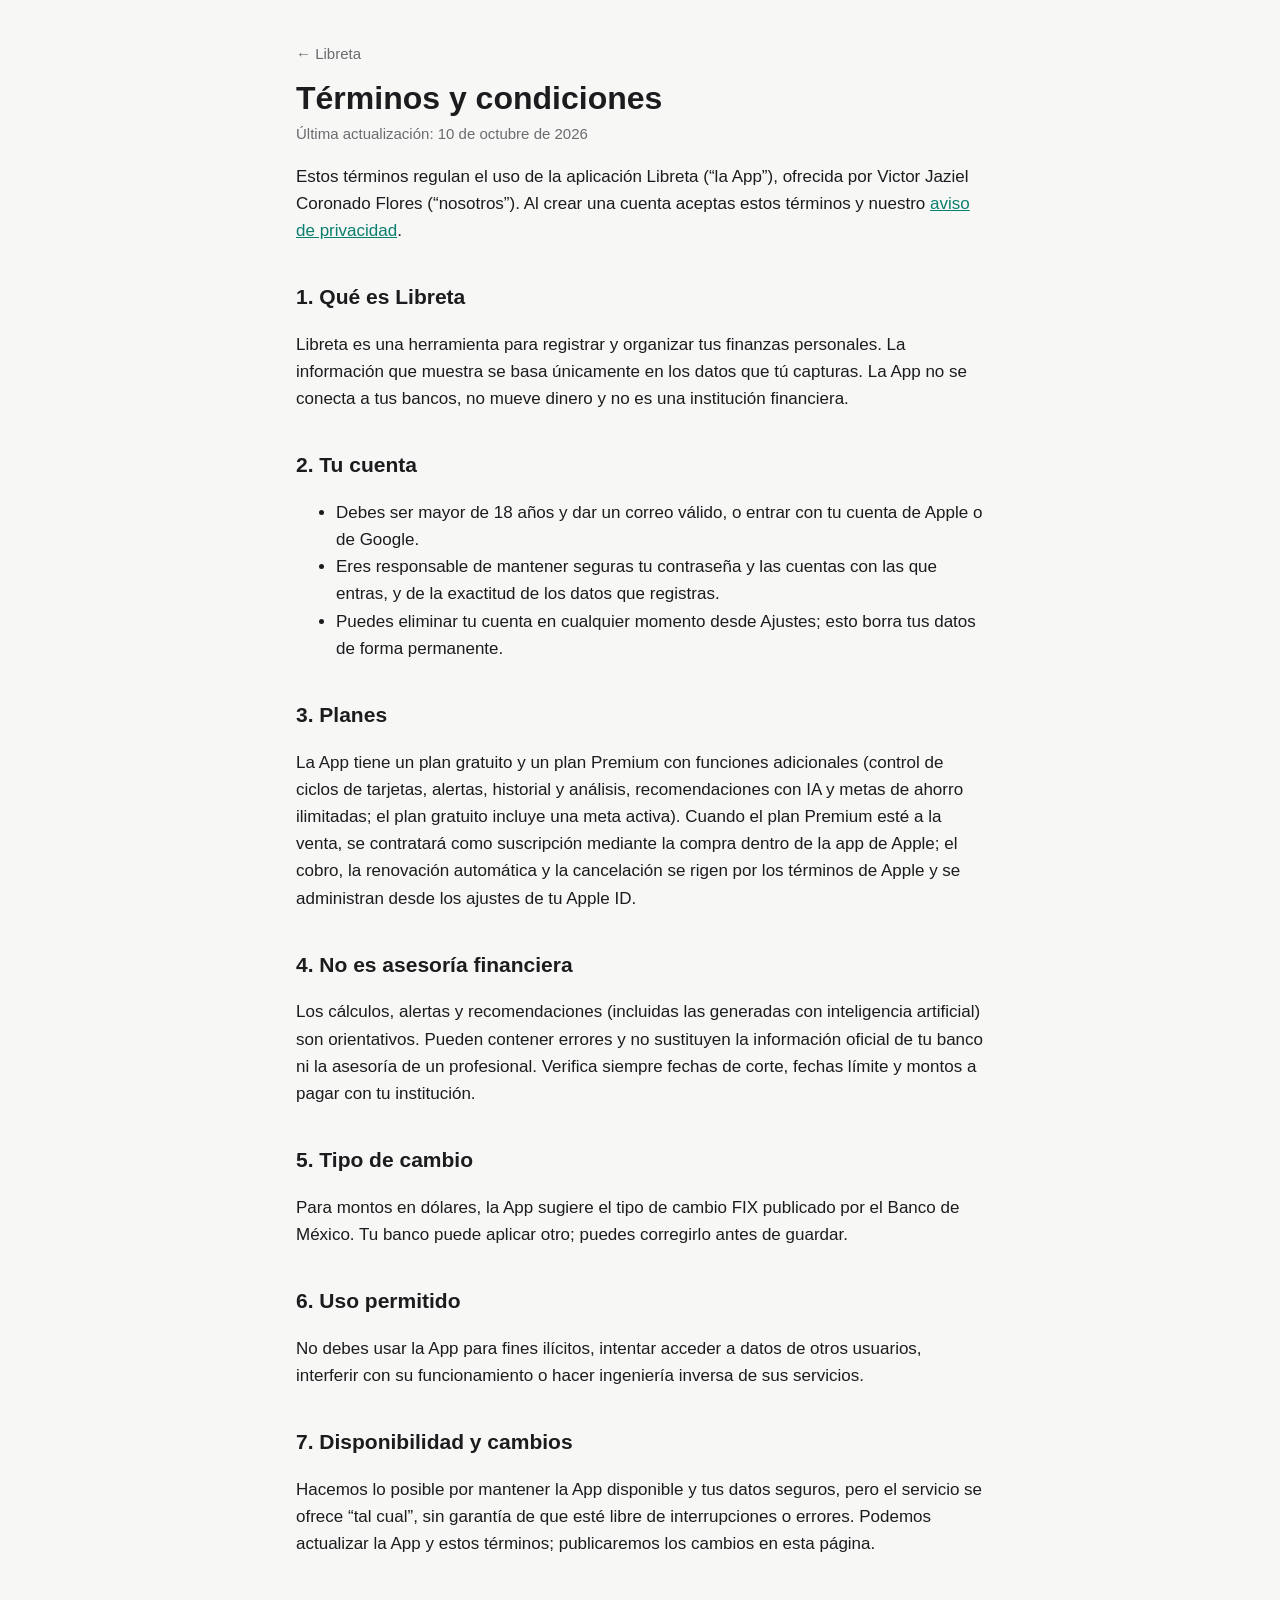
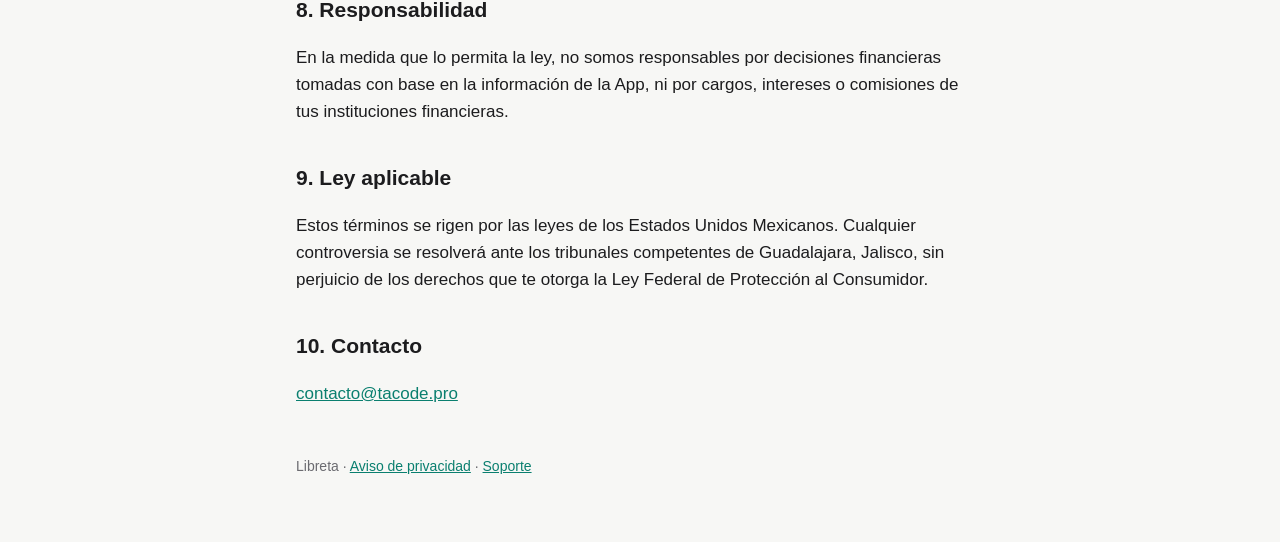
==== terminos/index.html @ 13e993bf "Agrega metas de ahorro al aviso de privacidad y a los términos (Libreta 1.2) Co-Authored-By: Claude " ====
<!doctype html>
<html lang="es-MX">
<head>
  <meta charset="utf-8">
  <meta name="viewport" content="width=device-width, initial-scale=1">
  <title>Términos y condiciones · Libreta</title>
  <link rel="stylesheet" href="../style.css">
</head>
<body>
<main>
  <header><a href="../">← Libreta</a></header>
  <h1>Términos y condiciones</h1>
  <p class="updated">Última actualización: 10 de octubre de 2026</p>

  <p>Estos términos regulan el uso de la aplicación Libreta (“la App”), ofrecida por Victor Jaziel Coronado Flores (“nosotros”). Al crear una cuenta aceptas estos términos y nuestro <a href="../privacidad/">aviso de privacidad</a>.</p>

  <h2>1. Qué es Libreta</h2>
  <p>Libreta es una herramienta para registrar y organizar tus finanzas personales. La información que muestra se basa únicamente en los datos que tú capturas. La App no se conecta a tus bancos, no mueve dinero y no es una institución financiera.</p>

  <h2>2. Tu cuenta</h2>
  <ul>
    <li>Debes ser mayor de 18 años y dar un correo válido, o entrar con tu cuenta de Apple o de Google.</li>
    <li>Eres responsable de mantener seguras tu contraseña y las cuentas con las que entras, y de la exactitud de los datos que registras.</li>
    <li>Puedes eliminar tu cuenta en cualquier momento desde Ajustes; esto borra tus datos de forma permanente.</li>
  </ul>

  <h2>3. Planes</h2>
  <p>La App tiene un plan gratuito y un plan Premium con funciones adicionales (control de ciclos de tarjetas, alertas, historial y análisis, recomendaciones con IA y metas de ahorro ilimitadas; el plan gratuito incluye una meta activa). Cuando el plan Premium esté a la venta, se contratará como suscripción mediante la compra dentro de la app de Apple; el cobro, la renovación automática y la cancelación se rigen por los términos de Apple y se administran desde los ajustes de tu Apple ID.</p>

  <h2>4. No es asesoría financiera</h2>
  <p>Los cálculos, alertas y recomendaciones (incluidas las generadas con inteligencia artificial) son orientativos. Pueden contener errores y no sustituyen la información oficial de tu banco ni la asesoría de un profesional. Verifica siempre fechas de corte, fechas límite y montos a pagar con tu institución.</p>

  <h2>5. Tipo de cambio</h2>
  <p>Para montos en dólares, la App sugiere el tipo de cambio FIX publicado por el Banco de México. Tu banco puede aplicar otro; puedes corregirlo antes de guardar.</p>

  <h2>6. Uso permitido</h2>
  <p>No debes usar la App para fines ilícitos, intentar acceder a datos de otros usuarios, interferir con su funcionamiento o hacer ingeniería inversa de sus servicios.</p>

  <h2>7. Disponibilidad y cambios</h2>
  <p>Hacemos lo posible por mantener la App disponible y tus datos seguros, pero el servicio se ofrece “tal cual”, sin garantía de que esté libre de interrupciones o errores. Podemos actualizar la App y estos términos; publicaremos los cambios en esta página.</p>

  <h2>8. Responsabilidad</h2>
  <p>En la medida que lo permita la ley, no somos responsables por decisiones financieras tomadas con base en la información de la App, ni por cargos, intereses o comisiones de tus instituciones financieras.</p>

  <h2>9. Ley aplicable</h2>
  <p>Estos términos se rigen por las leyes de los Estados Unidos Mexicanos. Cualquier controversia se resolverá ante los tribunales competentes de Guadalajara, Jalisco, sin perjuicio de los derechos que te otorga la Ley Federal de Protección al Consumidor.</p>

  <h2>10. Contacto</h2>
  <p><a href="mailto:contacto@tacode.pro">contacto@tacode.pro</a></p>

  <footer>Libreta · <a href="../privacidad/">Aviso de privacidad</a> · <a href="../soporte/">Soporte</a></footer>
</main>
</body>
</html>
---- style.css ----
:root {
  --bg: #f7f7f5;
  --surface: #ffffff;
  --text: #1c1c1e;
  --muted: #6b6b70;
  --accent: #0a7f6f;
  --border: #e3e3e0;
  --todo-bg: #fff4d6;
  --todo-text: #7a5600;
}

@media (prefers-color-scheme: dark) {
  :root {
    --bg: #111113;
    --surface: #1c1c1e;
    --text: #f2f2f2;
    --muted: #a1a1a6;
    --accent: #4fd1bd;
    --border: #2f2f33;
    --todo-bg: #3a2e0a;
    --todo-text: #ffd774;
  }
}

* { box-sizing: border-box; }

body {
  margin: 0;
  background: var(--bg);
  color: var(--text);
  font: 17px/1.6 -apple-system, BlinkMacSystemFont, "Segoe UI", Roboto, sans-serif;
}

main {
  max-width: 720px;
  margin: 0 auto;
  padding: 40px 16px 64px;
}

header a { color: var(--muted); text-decoration: none; font-size: 15px; }
h1 { font-size: 32px; line-height: 1.2; margin: 12px 0 4px; }
h2 { font-size: 21px; margin: 36px 0 8px; }
p, li { color: var(--text); }
.updated { color: var(--muted); font-size: 15px; margin-top: 0; }
a { color: var(--accent); }

.card {
  background: var(--surface);
  border: 1px solid var(--border);
  border-radius: 14px;
  padding: 4px 20px;
  margin: 16px 0;
}

table { width: 100%; border-collapse: collapse; font-size: 15px; }
th, td { text-align: left; padding: 10px 8px; border-bottom: 1px solid var(--border); vertical-align: top; }
th { color: var(--muted); font-weight: 600; }

/* Campos que el responsable debe completar antes de publicar. */
.todo {
  background: var(--todo-bg);
  color: var(--todo-text);
  border-radius: 4px;
  padding: 0 4px;
  font-weight: 600;
}

footer { margin-top: 48px; color: var(--muted); font-size: 14px; }
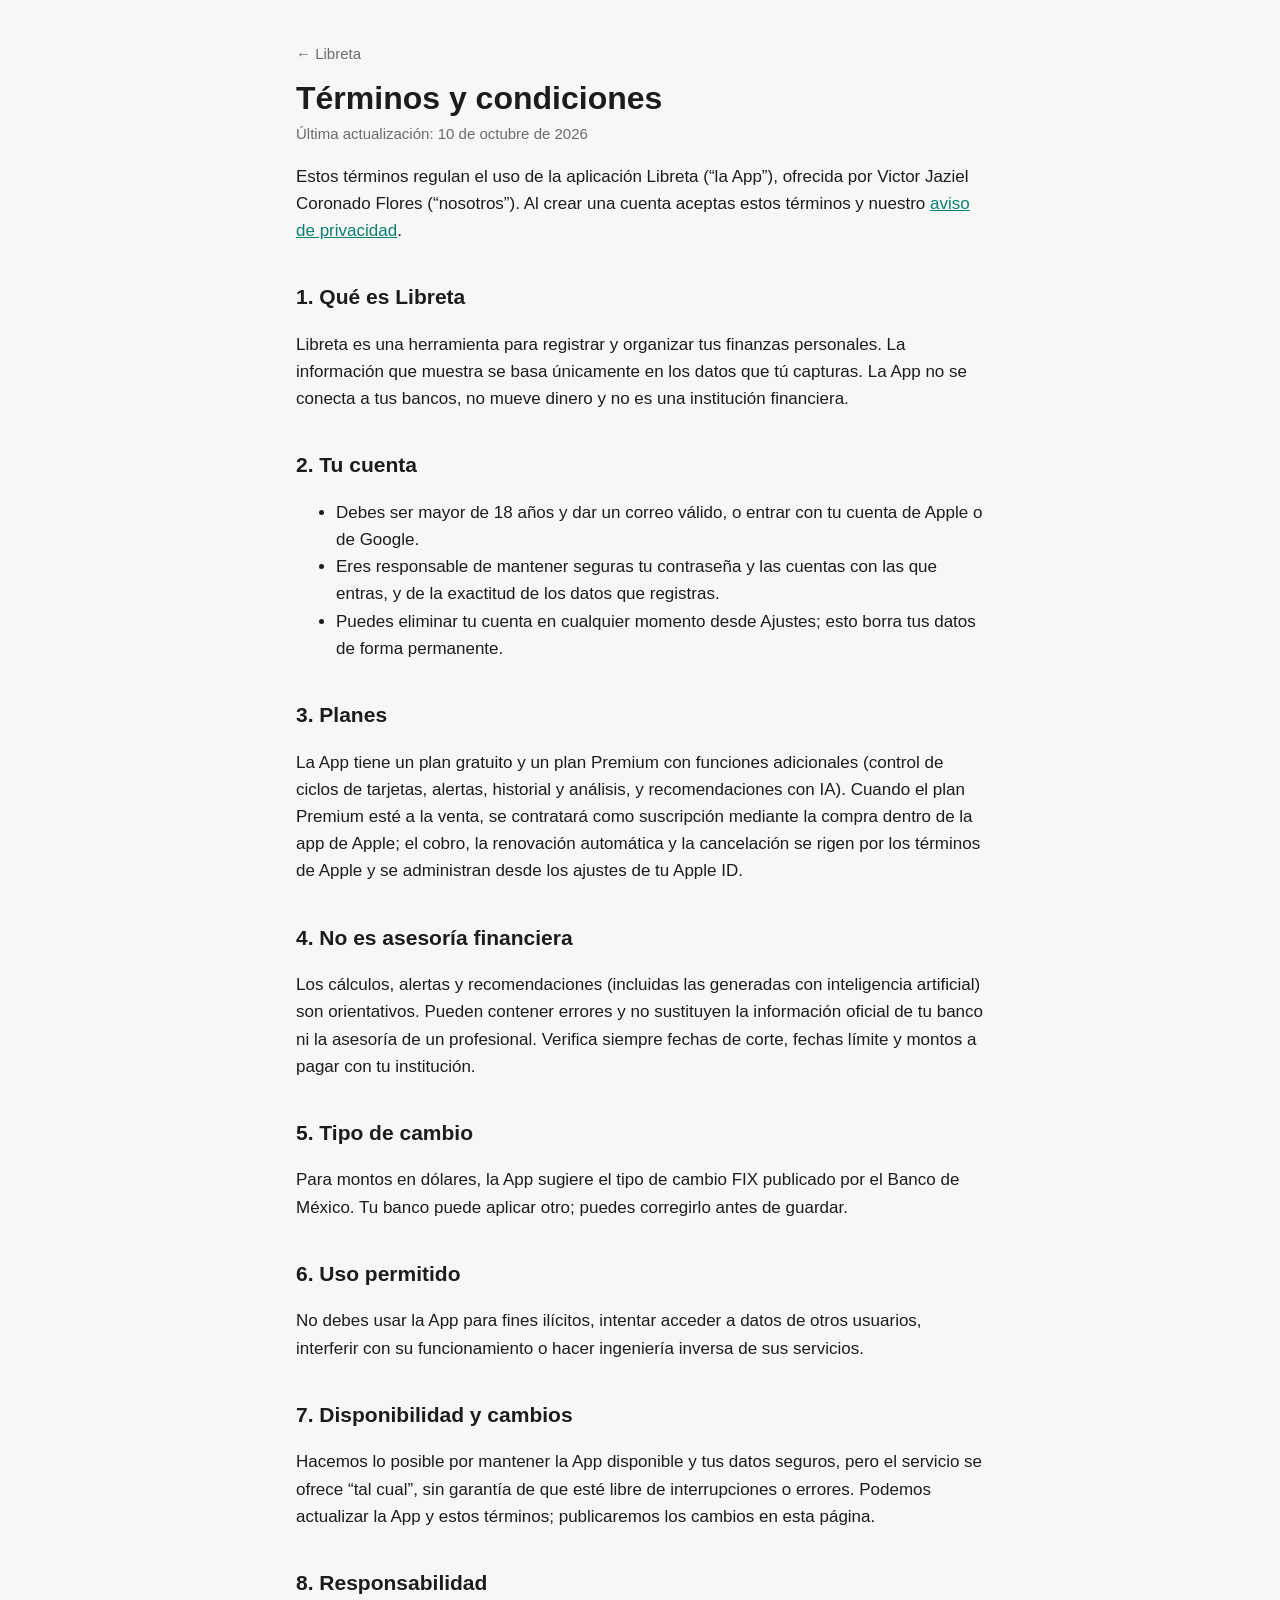
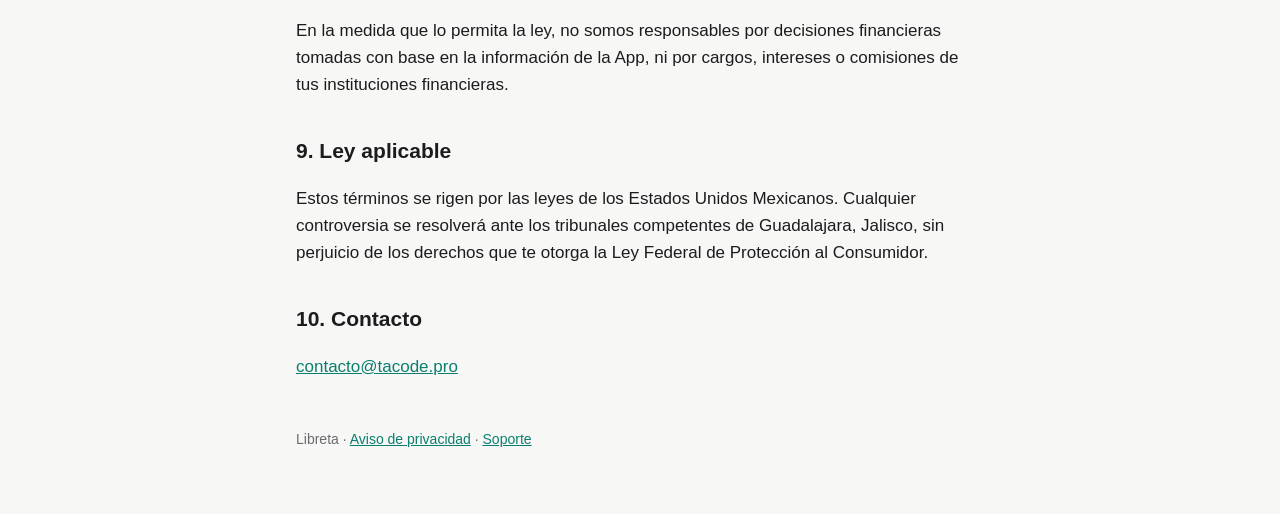
==== commit 545a789b: "Actualiza la fecha del aviso de privacidad y los términos (Libreta 1.1) Co-Authored-By: Claude Opus " ====
--- a/terminos/index.html
+++ b/terminos/index.html
@@ -25,7 +25,7 @@
   </ul>
 
   <h2>3. Planes</h2>
-  <p>La App tiene un plan gratuito y un plan Premium con funciones adicionales (control de ciclos de tarjetas, alertas, historial y análisis, recomendaciones con IA y metas de ahorro ilimitadas; el plan gratuito incluye una meta activa). Cuando el plan Premium esté a la venta, se contratará como suscripción mediante la compra dentro de la app de Apple; el cobro, la renovación automática y la cancelación se rigen por los términos de Apple y se administran desde los ajustes de tu Apple ID.</p>
+  <p>La App tiene un plan gratuito y un plan Premium con funciones adicionales (control de ciclos de tarjetas, alertas, historial y análisis, y recomendaciones con IA). Cuando el plan Premium esté a la venta, se contratará como suscripción mediante la compra dentro de la app de Apple; el cobro, la renovación automática y la cancelación se rigen por los términos de Apple y se administran desde los ajustes de tu Apple ID.</p>
 
   <h2>4. No es asesoría financiera</h2>
   <p>Los cálculos, alertas y recomendaciones (incluidas las generadas con inteligencia artificial) son orientativos. Pueden contener errores y no sustituyen la información oficial de tu banco ni la asesoría de un profesional. Verifica siempre fechas de corte, fechas límite y montos a pagar con tu institución.</p>
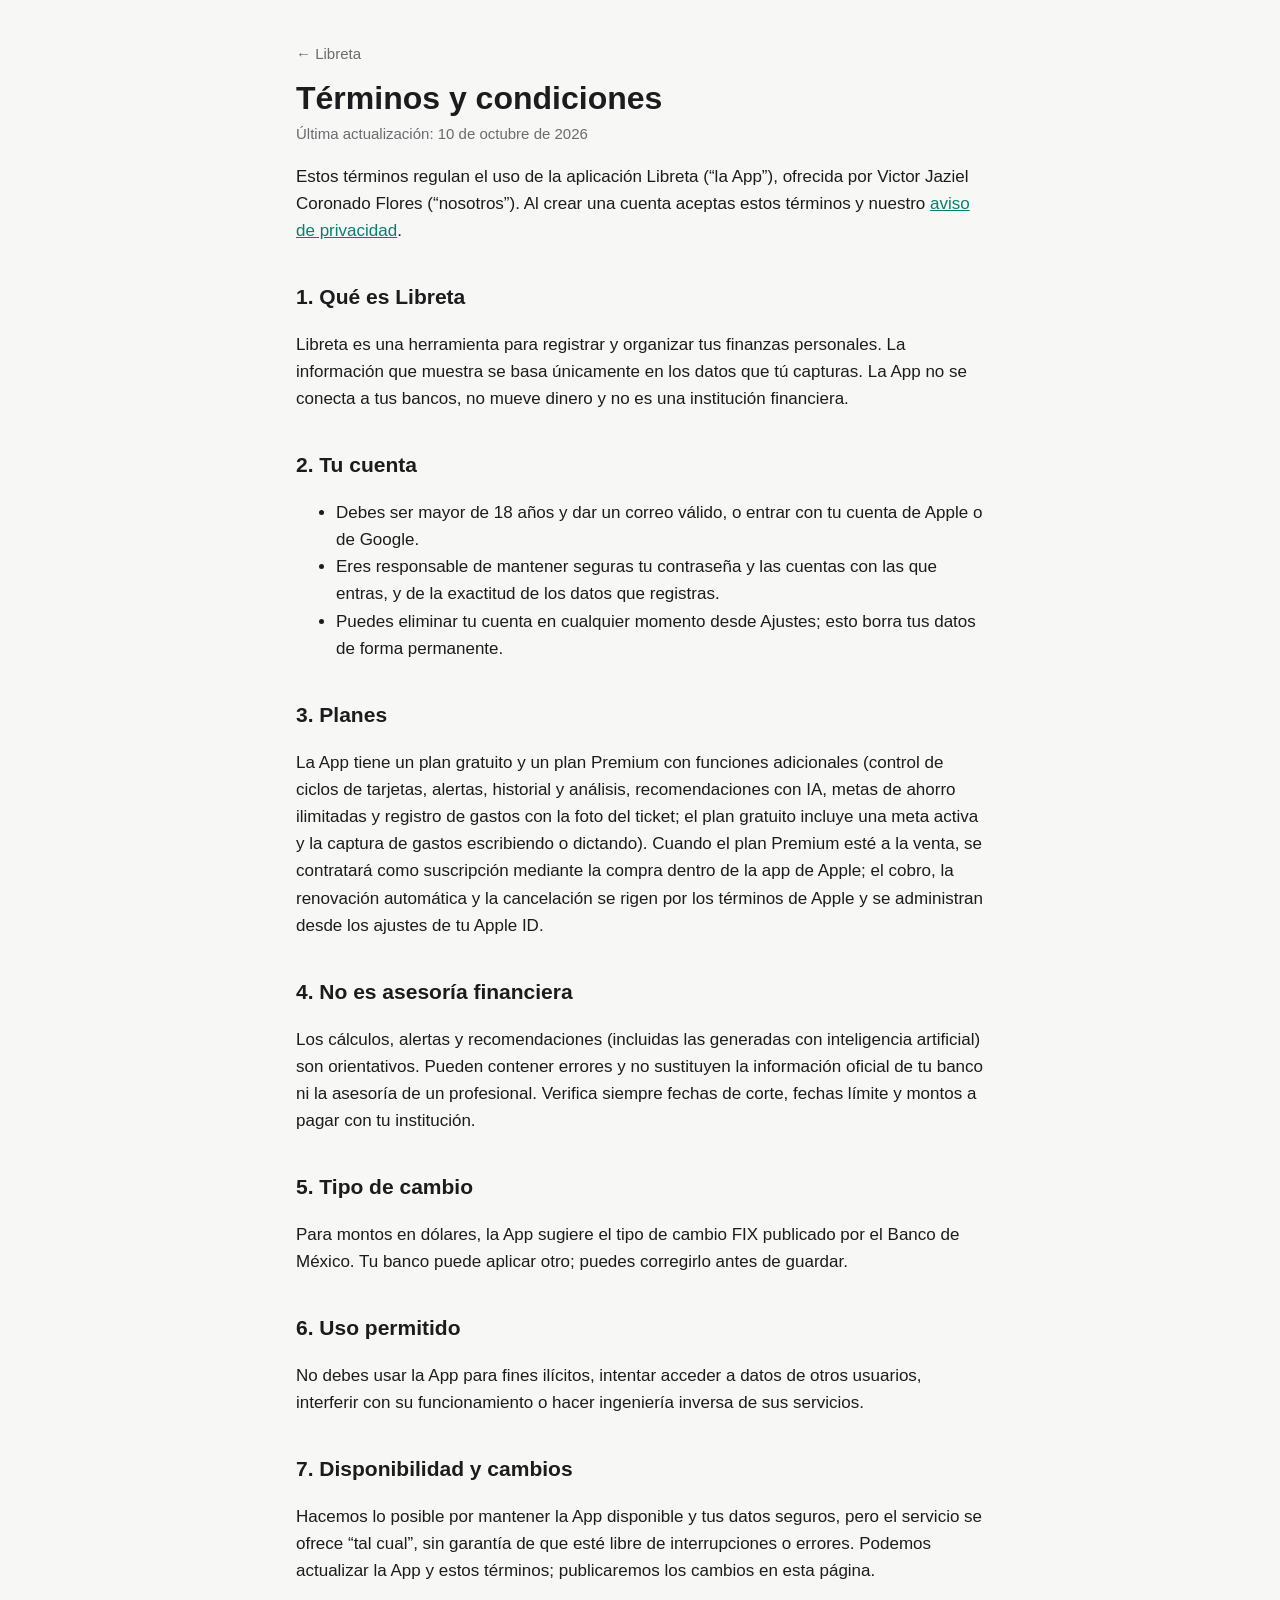
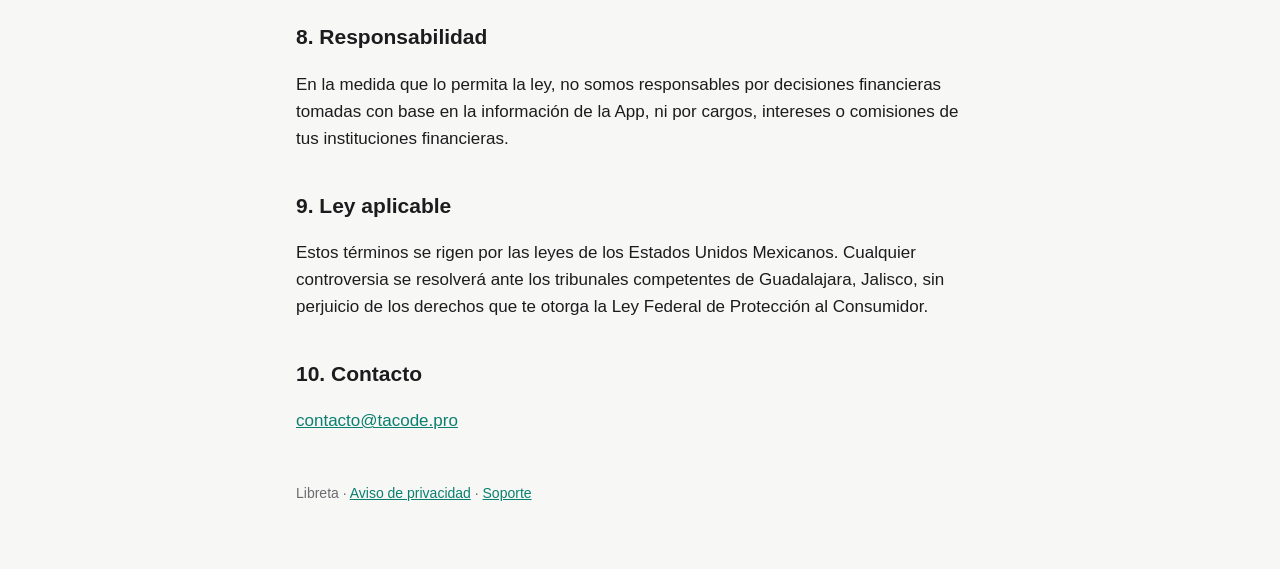
==== commit 028261ef: "Agrega la captura inteligente al aviso de privacidad y a los términos (Libreta 1.2) Co-Authored-By: " ====
--- a/terminos/index.html
+++ b/terminos/index.html
@@ -25,7 +25,7 @@
   </ul>
 
   <h2>3. Planes</h2>
-  <p>La App tiene un plan gratuito y un plan Premium con funciones adicionales (control de ciclos de tarjetas, alertas, historial y análisis, y recomendaciones con IA). Cuando el plan Premium esté a la venta, se contratará como suscripción mediante la compra dentro de la app de Apple; el cobro, la renovación automática y la cancelación se rigen por los términos de Apple y se administran desde los ajustes de tu Apple ID.</p>
+  <p>La App tiene un plan gratuito y un plan Premium con funciones adicionales (control de ciclos de tarjetas, alertas, historial y análisis, recomendaciones con IA, metas de ahorro ilimitadas y registro de gastos con la foto del ticket; el plan gratuito incluye una meta activa y la captura de gastos escribiendo o dictando). Cuando el plan Premium esté a la venta, se contratará como suscripción mediante la compra dentro de la app de Apple; el cobro, la renovación automática y la cancelación se rigen por los términos de Apple y se administran desde los ajustes de tu Apple ID.</p>
 
   <h2>4. No es asesoría financiera</h2>
   <p>Los cálculos, alertas y recomendaciones (incluidas las generadas con inteligencia artificial) son orientativos. Pueden contener errores y no sustituyen la información oficial de tu banco ni la asesoría de un profesional. Verifica siempre fechas de corte, fechas límite y montos a pagar con tu institución.</p>
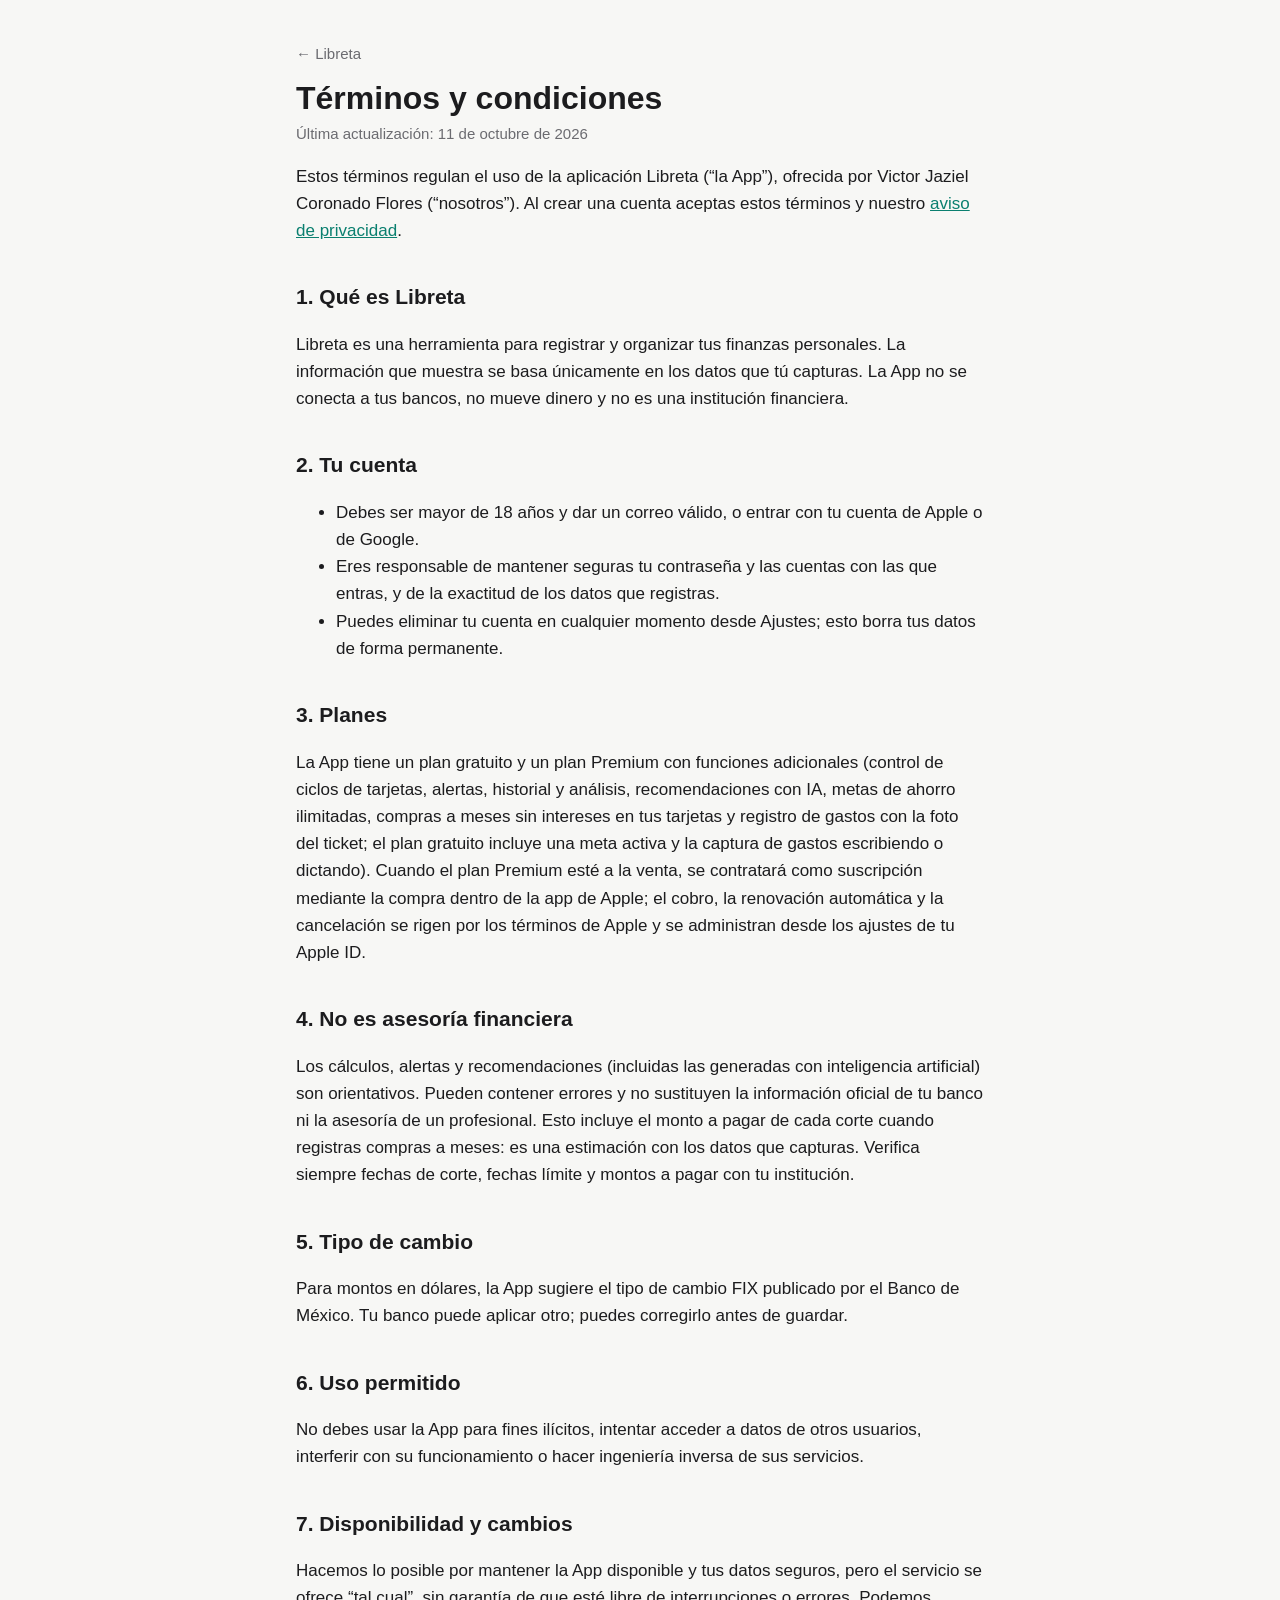
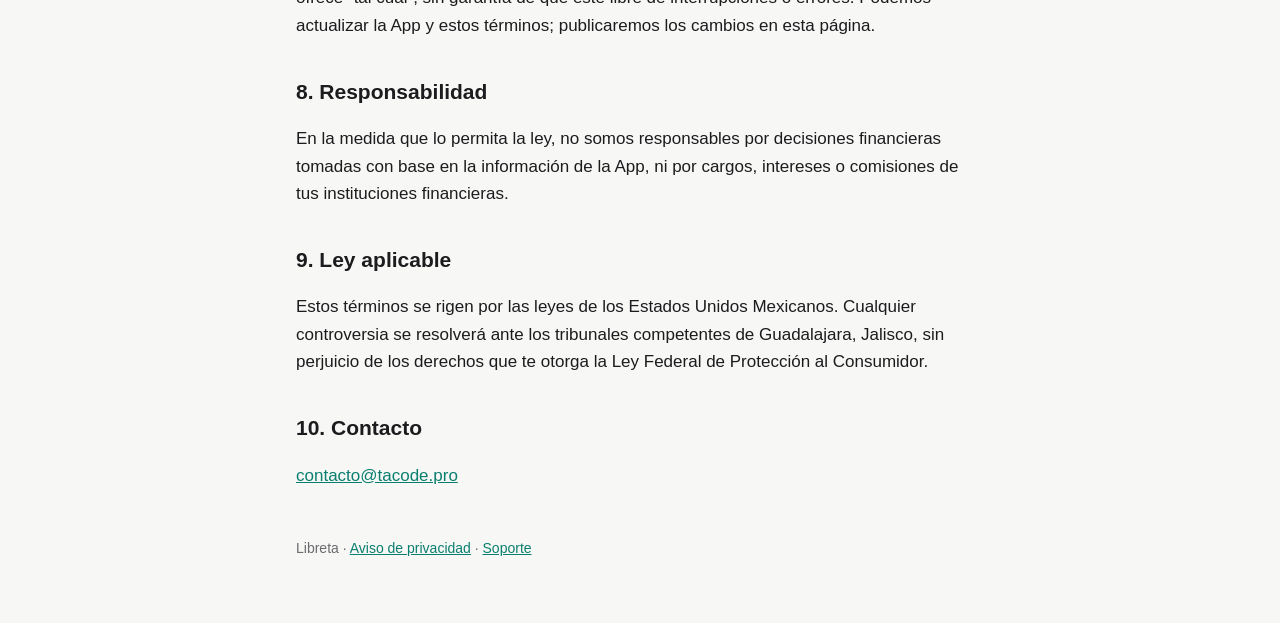
==== commit 8ea39475: "Agrega compras a meses y el registro de celebraciones (Libreta 1.2) - Privacidad: compras a meses en" ====
--- a/terminos/index.html
+++ b/terminos/index.html
@@ -10,7 +10,7 @@
 <main>
   <header><a href="../">← Libreta</a></header>
   <h1>Términos y condiciones</h1>
-  <p class="updated">Última actualización: 10 de octubre de 2026</p>
+  <p class="updated">Última actualización: 11 de octubre de 2026</p>
 
   <p>Estos términos regulan el uso de la aplicación Libreta (“la App”), ofrecida por Victor Jaziel Coronado Flores (“nosotros”). Al crear una cuenta aceptas estos términos y nuestro <a href="../privacidad/">aviso de privacidad</a>.</p>
 
@@ -25,10 +25,10 @@
   </ul>
 
   <h2>3. Planes</h2>
-  <p>La App tiene un plan gratuito y un plan Premium con funciones adicionales (control de ciclos de tarjetas, alertas, historial y análisis, recomendaciones con IA, metas de ahorro ilimitadas y registro de gastos con la foto del ticket; el plan gratuito incluye una meta activa y la captura de gastos escribiendo o dictando). Cuando el plan Premium esté a la venta, se contratará como suscripción mediante la compra dentro de la app de Apple; el cobro, la renovación automática y la cancelación se rigen por los términos de Apple y se administran desde los ajustes de tu Apple ID.</p>
+  <p>La App tiene un plan gratuito y un plan Premium con funciones adicionales (control de ciclos de tarjetas, alertas, historial y análisis, recomendaciones con IA, metas de ahorro ilimitadas, compras a meses sin intereses en tus tarjetas y registro de gastos con la foto del ticket; el plan gratuito incluye una meta activa y la captura de gastos escribiendo o dictando). Cuando el plan Premium esté a la venta, se contratará como suscripción mediante la compra dentro de la app de Apple; el cobro, la renovación automática y la cancelación se rigen por los términos de Apple y se administran desde los ajustes de tu Apple ID.</p>
 
   <h2>4. No es asesoría financiera</h2>
-  <p>Los cálculos, alertas y recomendaciones (incluidas las generadas con inteligencia artificial) son orientativos. Pueden contener errores y no sustituyen la información oficial de tu banco ni la asesoría de un profesional. Verifica siempre fechas de corte, fechas límite y montos a pagar con tu institución.</p>
+  <p>Los cálculos, alertas y recomendaciones (incluidas las generadas con inteligencia artificial) son orientativos. Pueden contener errores y no sustituyen la información oficial de tu banco ni la asesoría de un profesional. Esto incluye el monto a pagar de cada corte cuando registras compras a meses: es una estimación con los datos que capturas. Verifica siempre fechas de corte, fechas límite y montos a pagar con tu institución.</p>
 
   <h2>5. Tipo de cambio</h2>
   <p>Para montos en dólares, la App sugiere el tipo de cambio FIX publicado por el Banco de México. Tu banco puede aplicar otro; puedes corregirlo antes de guardar.</p>
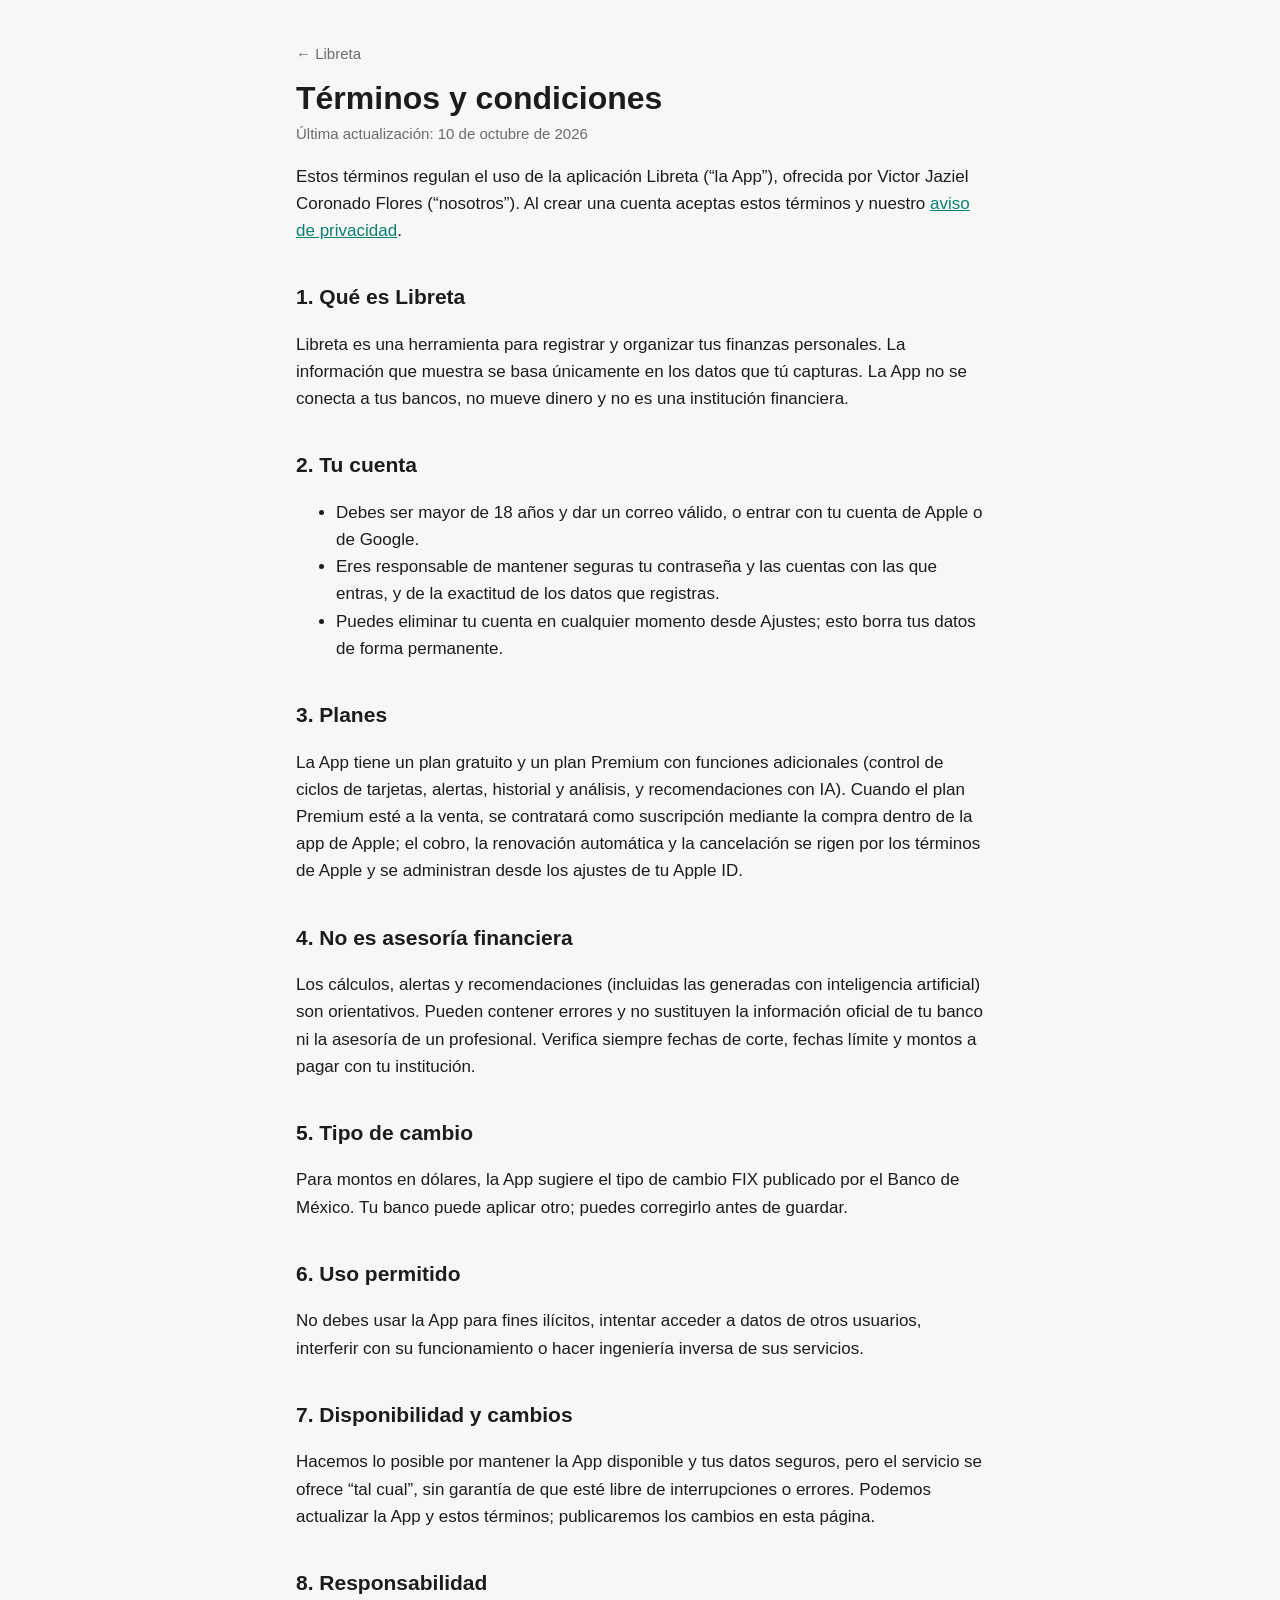
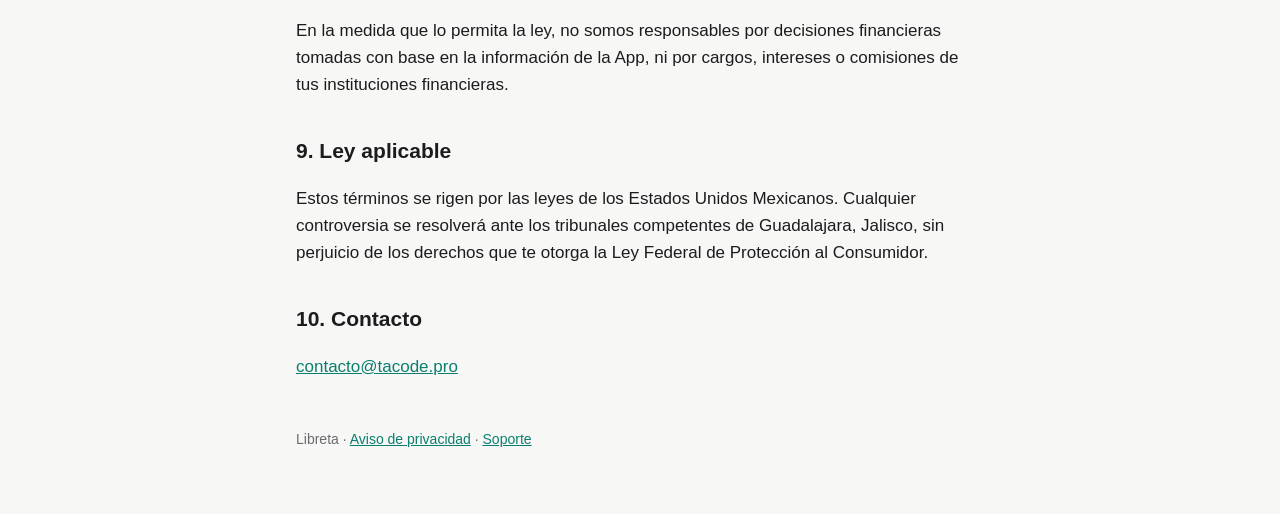
==== commit 81e412fa: "Regresa el aviso de privacidad y los términos a la versión 1.1 Las secciones de la 1.2 (metas de aho" ====
--- a/terminos/index.html
+++ b/terminos/index.html
@@ -10,7 +10,7 @@
 <main>
   <header><a href="../">← Libreta</a></header>
   <h1>Términos y condiciones</h1>
-  <p class="updated">Última actualización: 11 de octubre de 2026</p>
+  <p class="updated">Última actualización: 10 de octubre de 2026</p>
 
   <p>Estos términos regulan el uso de la aplicación Libreta (“la App”), ofrecida por Victor Jaziel Coronado Flores (“nosotros”). Al crear una cuenta aceptas estos términos y nuestro <a href="../privacidad/">aviso de privacidad</a>.</p>
 
@@ -25,10 +25,10 @@
   </ul>
 
   <h2>3. Planes</h2>
-  <p>La App tiene un plan gratuito y un plan Premium con funciones adicionales (control de ciclos de tarjetas, alertas, historial y análisis, recomendaciones con IA, metas de ahorro ilimitadas, compras a meses sin intereses en tus tarjetas y registro de gastos con la foto del ticket; el plan gratuito incluye una meta activa y la captura de gastos escribiendo o dictando). Cuando el plan Premium esté a la venta, se contratará como suscripción mediante la compra dentro de la app de Apple; el cobro, la renovación automática y la cancelación se rigen por los términos de Apple y se administran desde los ajustes de tu Apple ID.</p>
+  <p>La App tiene un plan gratuito y un plan Premium con funciones adicionales (control de ciclos de tarjetas, alertas, historial y análisis, y recomendaciones con IA). Cuando el plan Premium esté a la venta, se contratará como suscripción mediante la compra dentro de la app de Apple; el cobro, la renovación automática y la cancelación se rigen por los términos de Apple y se administran desde los ajustes de tu Apple ID.</p>
 
   <h2>4. No es asesoría financiera</h2>
-  <p>Los cálculos, alertas y recomendaciones (incluidas las generadas con inteligencia artificial) son orientativos. Pueden contener errores y no sustituyen la información oficial de tu banco ni la asesoría de un profesional. Esto incluye el monto a pagar de cada corte cuando registras compras a meses: es una estimación con los datos que capturas. Verifica siempre fechas de corte, fechas límite y montos a pagar con tu institución.</p>
+  <p>Los cálculos, alertas y recomendaciones (incluidas las generadas con inteligencia artificial) son orientativos. Pueden contener errores y no sustituyen la información oficial de tu banco ni la asesoría de un profesional. Verifica siempre fechas de corte, fechas límite y montos a pagar con tu institución.</p>
 
   <h2>5. Tipo de cambio</h2>
   <p>Para montos en dólares, la App sugiere el tipo de cambio FIX publicado por el Banco de México. Tu banco puede aplicar otro; puedes corregirlo antes de guardar.</p>
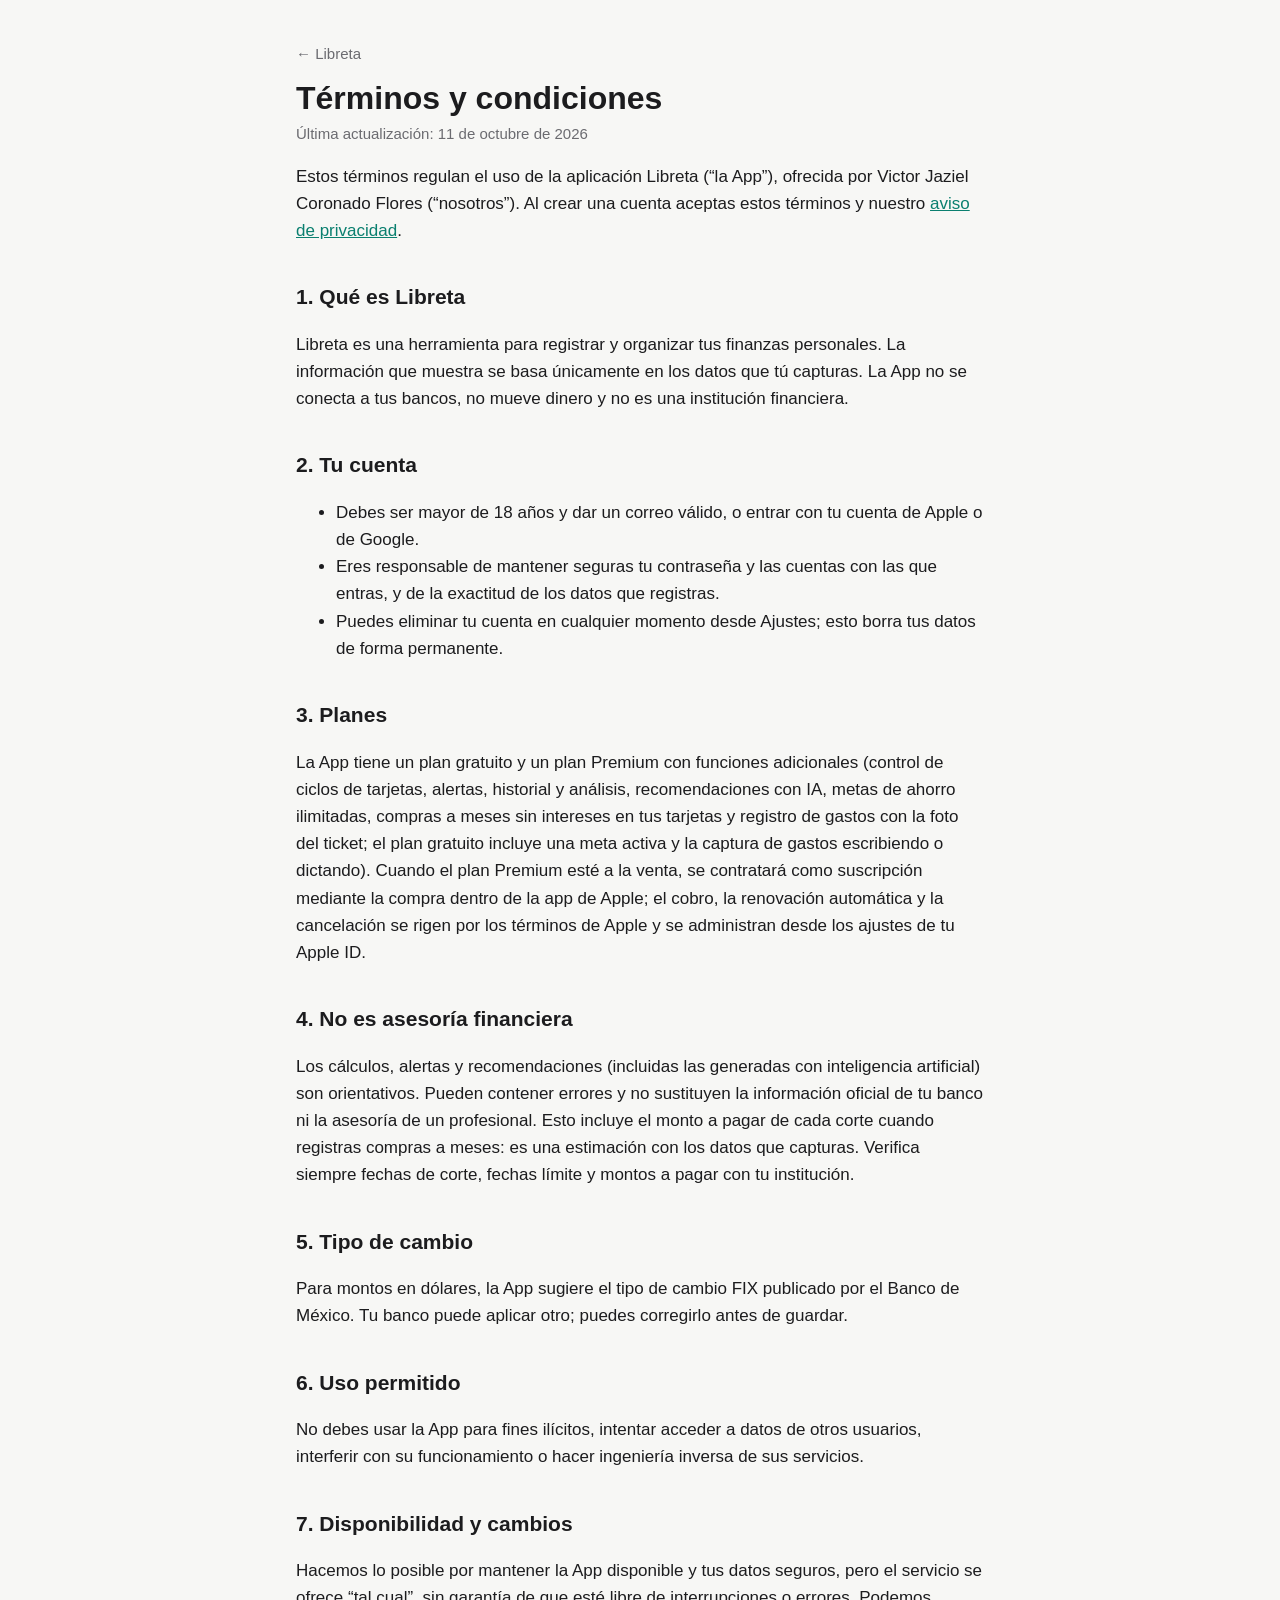
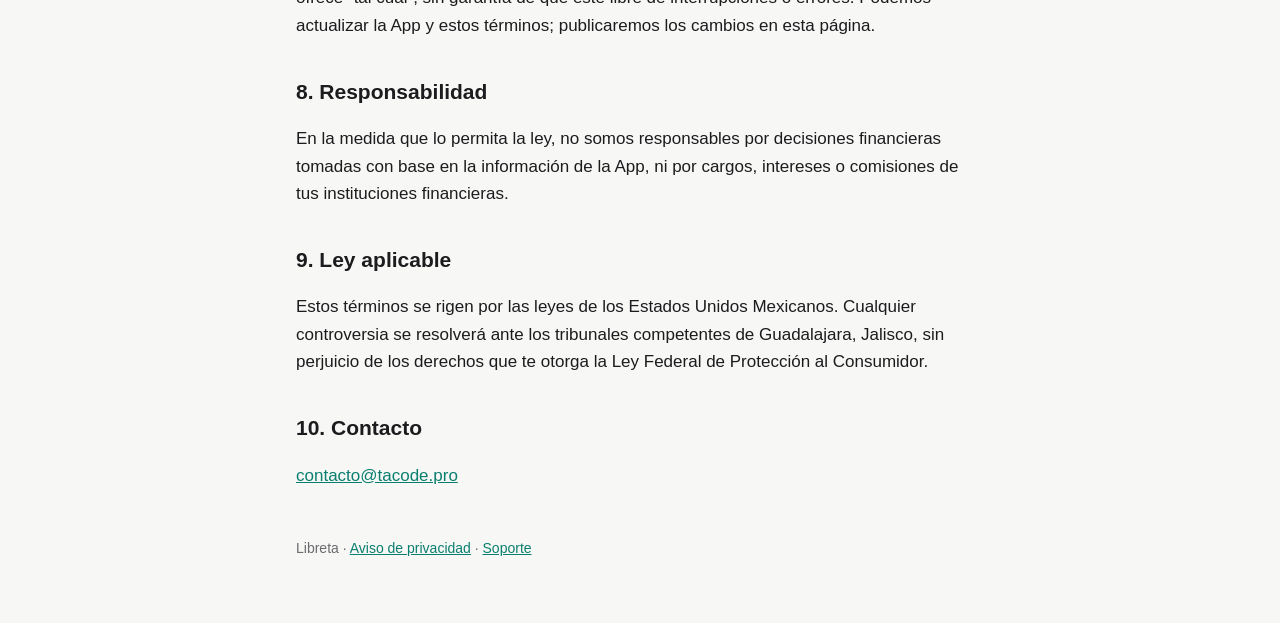
==== commit e0e62f10: "Revert "Regresa el aviso de privacidad y los términos a la versión 1.1" This reverts commit 81e412fa" ====
--- a/terminos/index.html
+++ b/terminos/index.html
@@ -10,7 +10,7 @@
 <main>
   <header><a href="../">← Libreta</a></header>
   <h1>Términos y condiciones</h1>
-  <p class="updated">Última actualización: 10 de octubre de 2026</p>
+  <p class="updated">Última actualización: 11 de octubre de 2026</p>
 
   <p>Estos términos regulan el uso de la aplicación Libreta (“la App”), ofrecida por Victor Jaziel Coronado Flores (“nosotros”). Al crear una cuenta aceptas estos términos y nuestro <a href="../privacidad/">aviso de privacidad</a>.</p>
 
@@ -25,10 +25,10 @@
   </ul>
 
   <h2>3. Planes</h2>
-  <p>La App tiene un plan gratuito y un plan Premium con funciones adicionales (control de ciclos de tarjetas, alertas, historial y análisis, y recomendaciones con IA). Cuando el plan Premium esté a la venta, se contratará como suscripción mediante la compra dentro de la app de Apple; el cobro, la renovación automática y la cancelación se rigen por los términos de Apple y se administran desde los ajustes de tu Apple ID.</p>
+  <p>La App tiene un plan gratuito y un plan Premium con funciones adicionales (control de ciclos de tarjetas, alertas, historial y análisis, recomendaciones con IA, metas de ahorro ilimitadas, compras a meses sin intereses en tus tarjetas y registro de gastos con la foto del ticket; el plan gratuito incluye una meta activa y la captura de gastos escribiendo o dictando). Cuando el plan Premium esté a la venta, se contratará como suscripción mediante la compra dentro de la app de Apple; el cobro, la renovación automática y la cancelación se rigen por los términos de Apple y se administran desde los ajustes de tu Apple ID.</p>
 
   <h2>4. No es asesoría financiera</h2>
-  <p>Los cálculos, alertas y recomendaciones (incluidas las generadas con inteligencia artificial) son orientativos. Pueden contener errores y no sustituyen la información oficial de tu banco ni la asesoría de un profesional. Verifica siempre fechas de corte, fechas límite y montos a pagar con tu institución.</p>
+  <p>Los cálculos, alertas y recomendaciones (incluidas las generadas con inteligencia artificial) son orientativos. Pueden contener errores y no sustituyen la información oficial de tu banco ni la asesoría de un profesional. Esto incluye el monto a pagar de cada corte cuando registras compras a meses: es una estimación con los datos que capturas. Verifica siempre fechas de corte, fechas límite y montos a pagar con tu institución.</p>
 
   <h2>5. Tipo de cambio</h2>
   <p>Para montos en dólares, la App sugiere el tipo de cambio FIX publicado por el Banco de México. Tu banco puede aplicar otro; puedes corregirlo antes de guardar.</p>
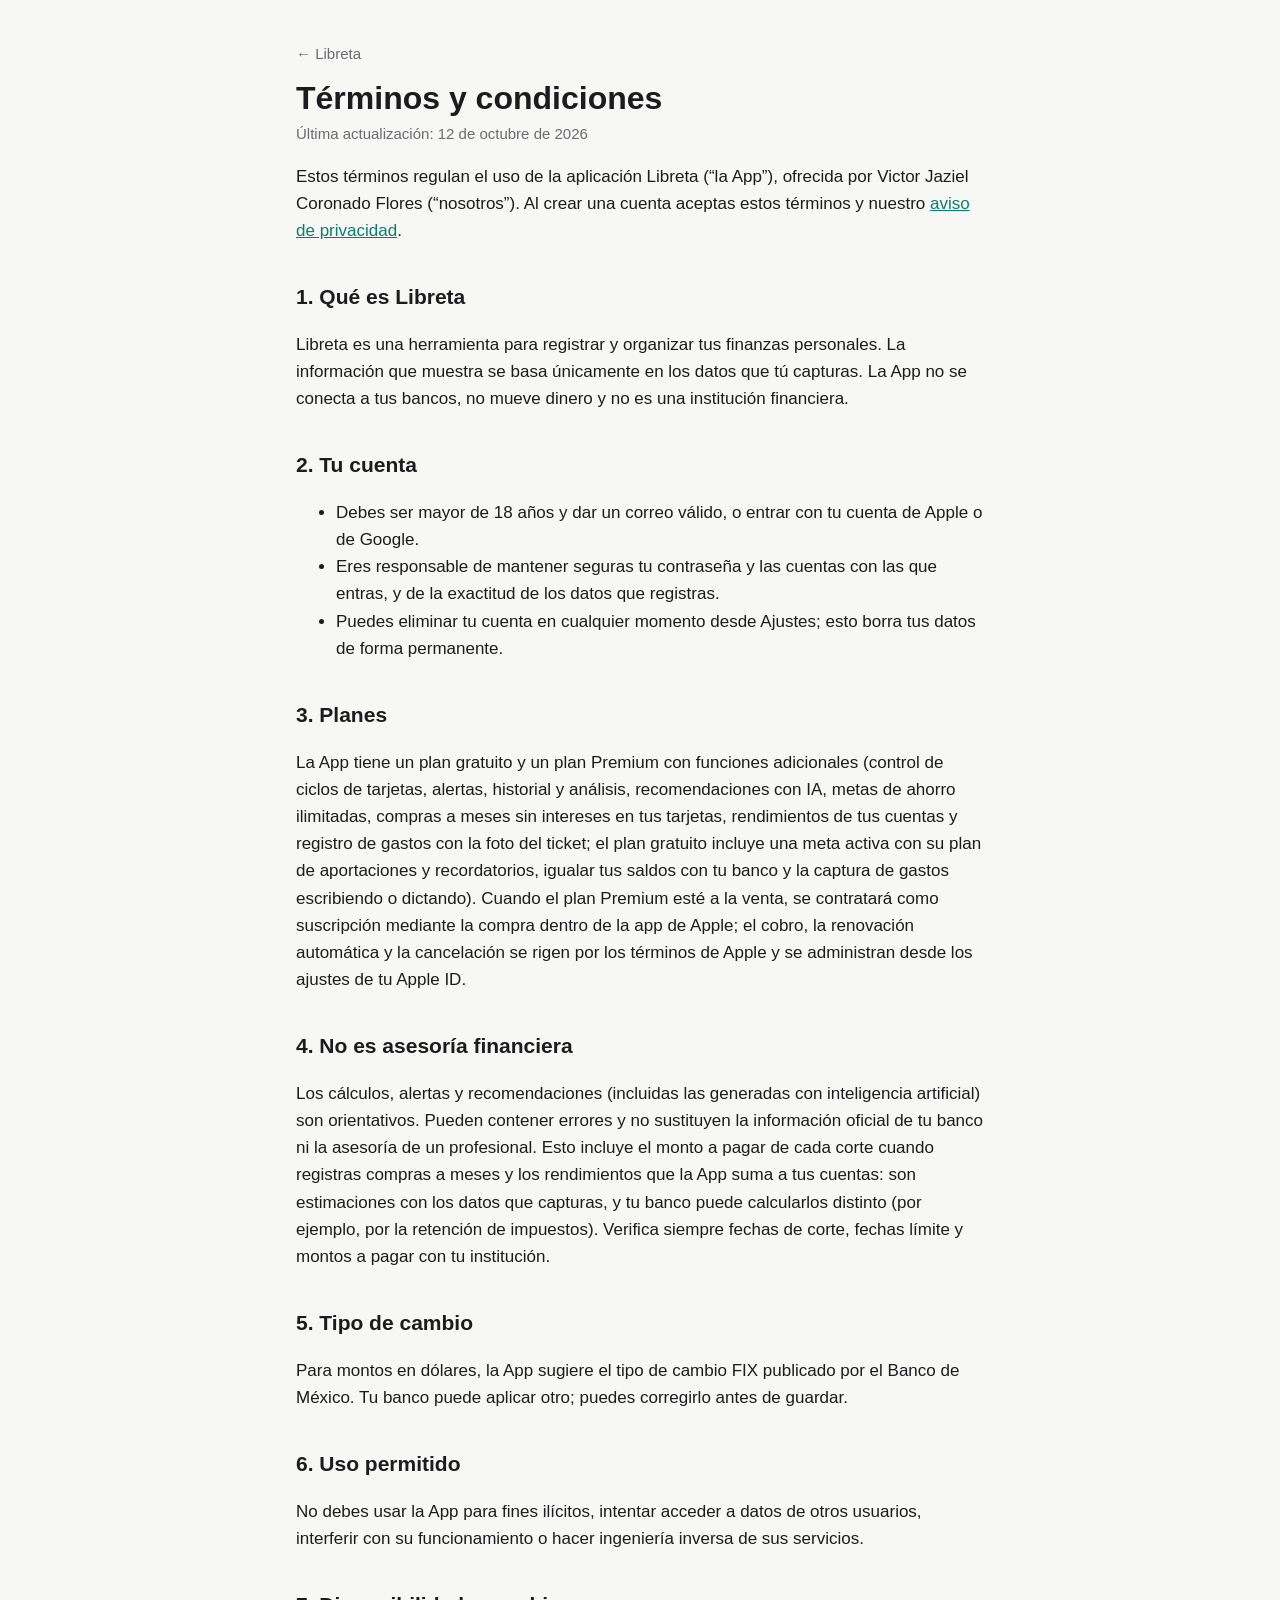
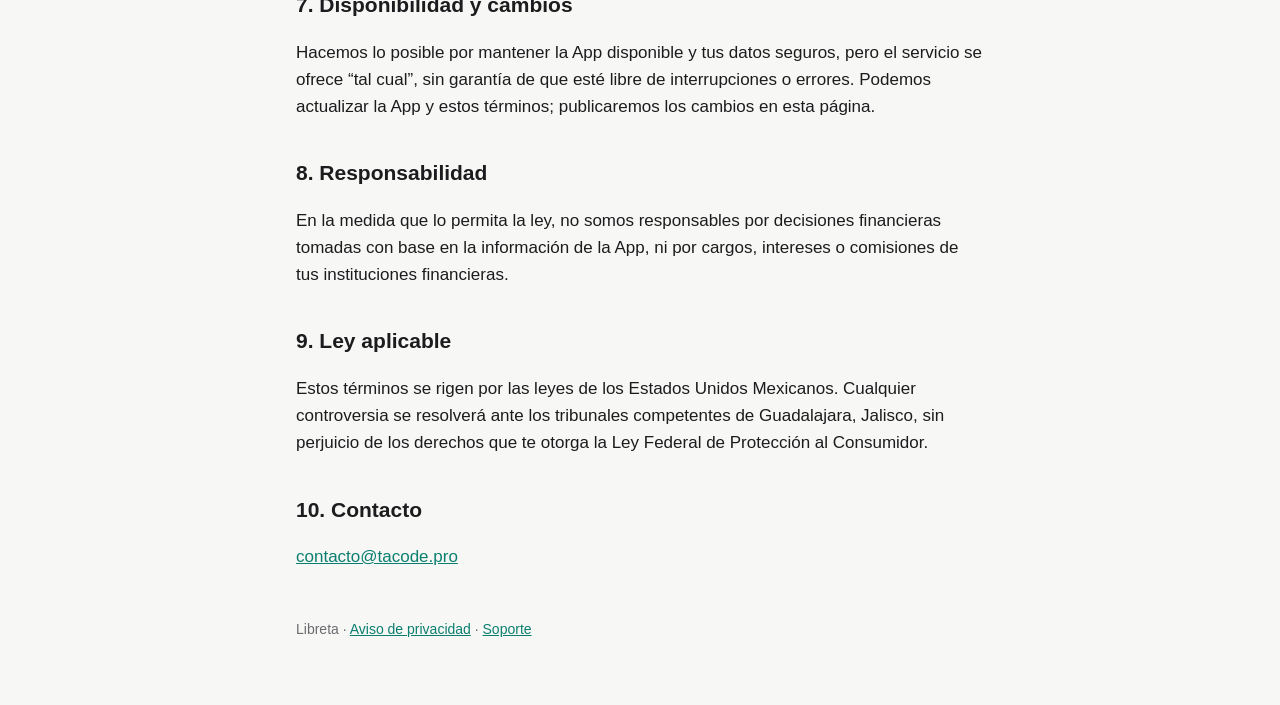
==== commit e3c78522: "Agrega rendimientos, igualar saldo, planes de aportación y recordatorios (Libreta 1.3) Co-Authored-B" ====
--- a/terminos/index.html
+++ b/terminos/index.html
@@ -10,7 +10,7 @@
 <main>
   <header><a href="../">← Libreta</a></header>
   <h1>Términos y condiciones</h1>
-  <p class="updated">Última actualización: 11 de octubre de 2026</p>
+  <p class="updated">Última actualización: 12 de octubre de 2026</p>
 
   <p>Estos términos regulan el uso de la aplicación Libreta (“la App”), ofrecida por Victor Jaziel Coronado Flores (“nosotros”). Al crear una cuenta aceptas estos términos y nuestro <a href="../privacidad/">aviso de privacidad</a>.</p>
 
@@ -25,10 +25,10 @@
   </ul>
 
   <h2>3. Planes</h2>
-  <p>La App tiene un plan gratuito y un plan Premium con funciones adicionales (control de ciclos de tarjetas, alertas, historial y análisis, recomendaciones con IA, metas de ahorro ilimitadas, compras a meses sin intereses en tus tarjetas y registro de gastos con la foto del ticket; el plan gratuito incluye una meta activa y la captura de gastos escribiendo o dictando). Cuando el plan Premium esté a la venta, se contratará como suscripción mediante la compra dentro de la app de Apple; el cobro, la renovación automática y la cancelación se rigen por los términos de Apple y se administran desde los ajustes de tu Apple ID.</p>
+  <p>La App tiene un plan gratuito y un plan Premium con funciones adicionales (control de ciclos de tarjetas, alertas, historial y análisis, recomendaciones con IA, metas de ahorro ilimitadas, compras a meses sin intereses en tus tarjetas, rendimientos de tus cuentas y registro de gastos con la foto del ticket; el plan gratuito incluye una meta activa con su plan de aportaciones y recordatorios, igualar tus saldos con tu banco y la captura de gastos escribiendo o dictando). Cuando el plan Premium esté a la venta, se contratará como suscripción mediante la compra dentro de la app de Apple; el cobro, la renovación automática y la cancelación se rigen por los términos de Apple y se administran desde los ajustes de tu Apple ID.</p>
 
   <h2>4. No es asesoría financiera</h2>
-  <p>Los cálculos, alertas y recomendaciones (incluidas las generadas con inteligencia artificial) son orientativos. Pueden contener errores y no sustituyen la información oficial de tu banco ni la asesoría de un profesional. Esto incluye el monto a pagar de cada corte cuando registras compras a meses: es una estimación con los datos que capturas. Verifica siempre fechas de corte, fechas límite y montos a pagar con tu institución.</p>
+  <p>Los cálculos, alertas y recomendaciones (incluidas las generadas con inteligencia artificial) son orientativos. Pueden contener errores y no sustituyen la información oficial de tu banco ni la asesoría de un profesional. Esto incluye el monto a pagar de cada corte cuando registras compras a meses y los rendimientos que la App suma a tus cuentas: son estimaciones con los datos que capturas, y tu banco puede calcularlos distinto (por ejemplo, por la retención de impuestos). Verifica siempre fechas de corte, fechas límite y montos a pagar con tu institución.</p>
 
   <h2>5. Tipo de cambio</h2>
   <p>Para montos en dólares, la App sugiere el tipo de cambio FIX publicado por el Banco de México. Tu banco puede aplicar otro; puedes corregirlo antes de guardar.</p>
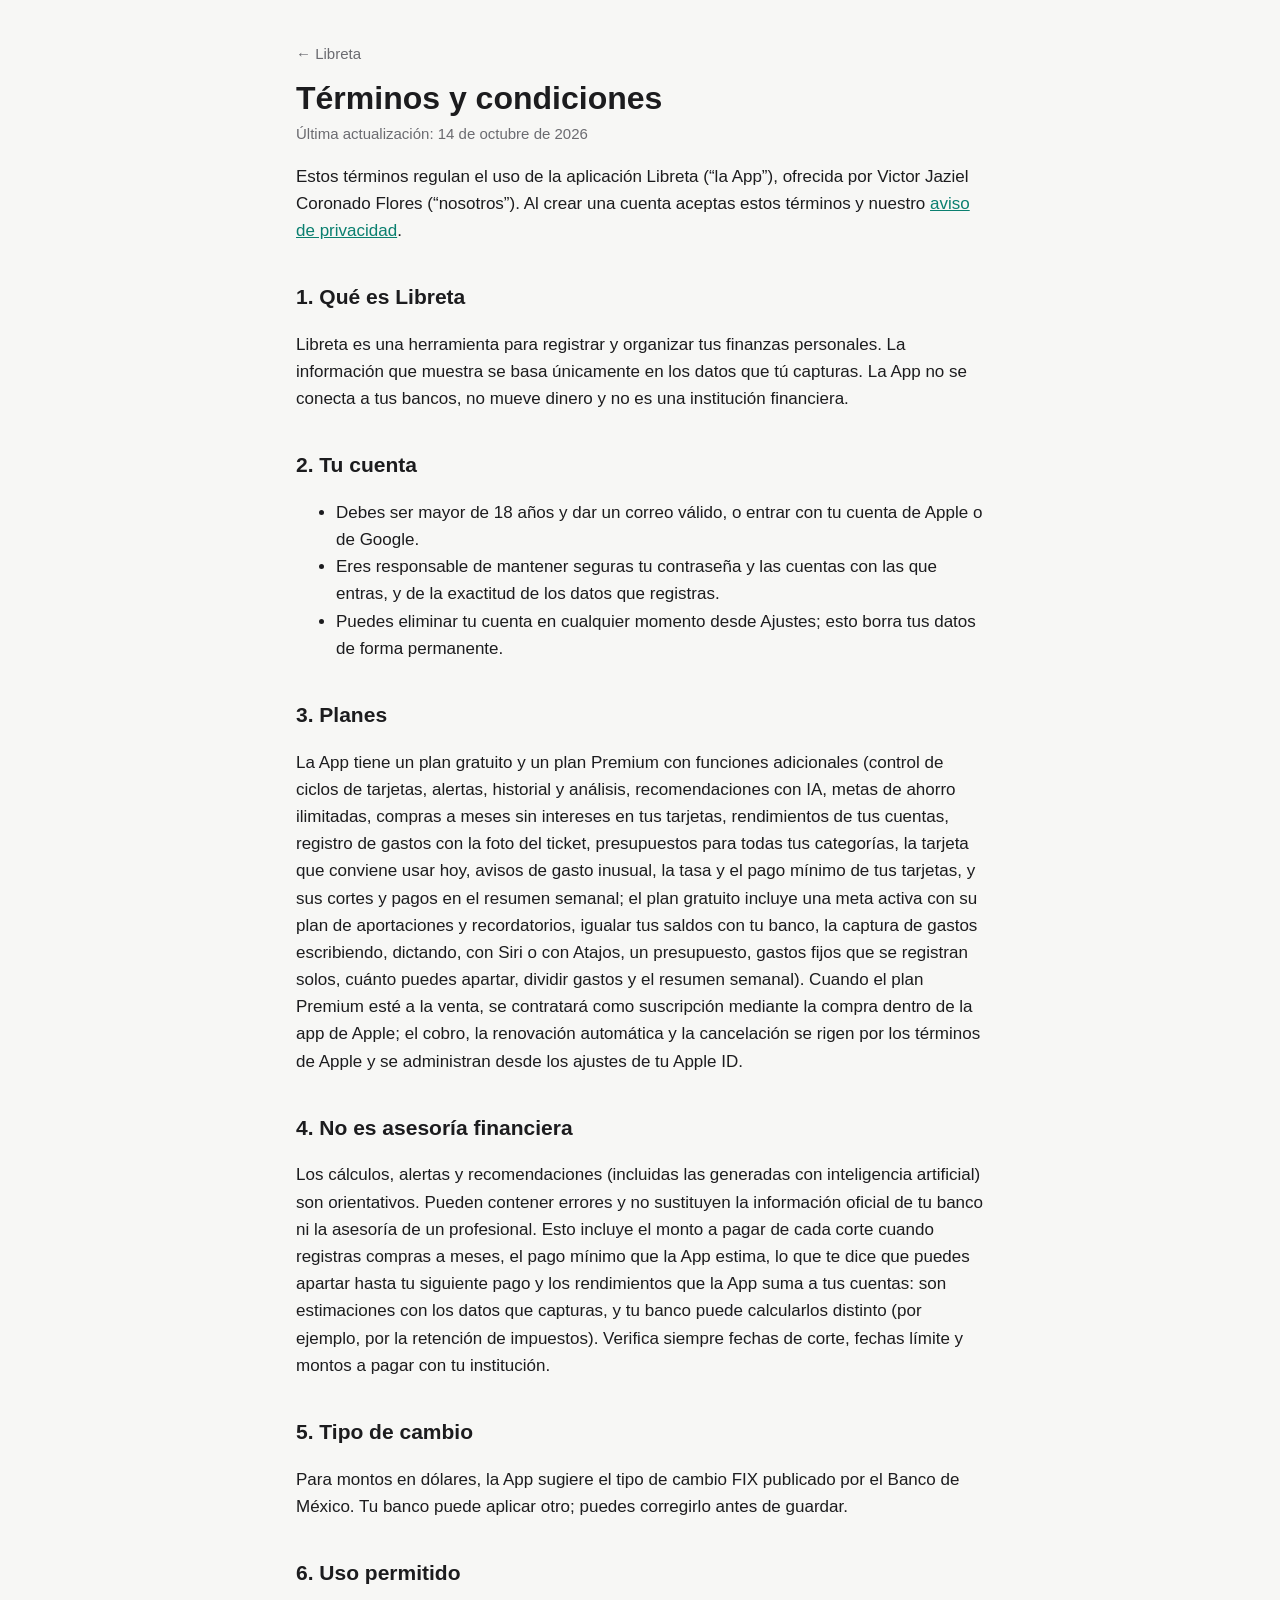
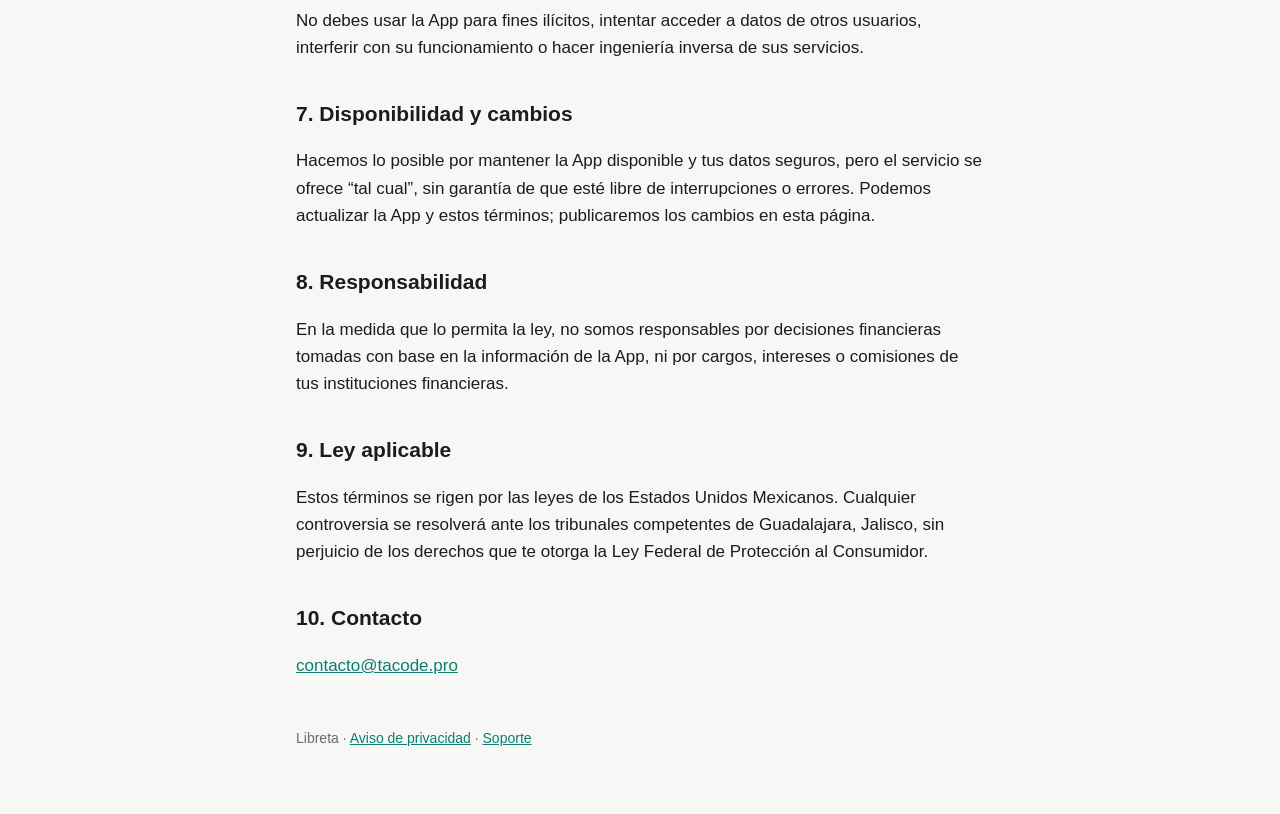
==== commit a3b5694f: "Agrega presupuestos, pago mínimo, captura con Siri y Atajos, y resumen semanal (Libreta 1.4)" ====
--- a/terminos/index.html
+++ b/terminos/index.html
@@ -10,7 +10,7 @@
 <main>
   <header><a href="../">← Libreta</a></header>
   <h1>Términos y condiciones</h1>
-  <p class="updated">Última actualización: 12 de octubre de 2026</p>
+  <p class="updated">Última actualización: 14 de octubre de 2026</p>
 
   <p>Estos términos regulan el uso de la aplicación Libreta (“la App”), ofrecida por Victor Jaziel Coronado Flores (“nosotros”). Al crear una cuenta aceptas estos términos y nuestro <a href="../privacidad/">aviso de privacidad</a>.</p>
 
@@ -25,10 +25,10 @@
   </ul>
 
   <h2>3. Planes</h2>
-  <p>La App tiene un plan gratuito y un plan Premium con funciones adicionales (control de ciclos de tarjetas, alertas, historial y análisis, recomendaciones con IA, metas de ahorro ilimitadas, compras a meses sin intereses en tus tarjetas, rendimientos de tus cuentas y registro de gastos con la foto del ticket; el plan gratuito incluye una meta activa con su plan de aportaciones y recordatorios, igualar tus saldos con tu banco y la captura de gastos escribiendo o dictando). Cuando el plan Premium esté a la venta, se contratará como suscripción mediante la compra dentro de la app de Apple; el cobro, la renovación automática y la cancelación se rigen por los términos de Apple y se administran desde los ajustes de tu Apple ID.</p>
+  <p>La App tiene un plan gratuito y un plan Premium con funciones adicionales (control de ciclos de tarjetas, alertas, historial y análisis, recomendaciones con IA, metas de ahorro ilimitadas, compras a meses sin intereses en tus tarjetas, rendimientos de tus cuentas, registro de gastos con la foto del ticket, presupuestos para todas tus categorías, la tarjeta que conviene usar hoy, avisos de gasto inusual, la tasa y el pago mínimo de tus tarjetas, y sus cortes y pagos en el resumen semanal; el plan gratuito incluye una meta activa con su plan de aportaciones y recordatorios, igualar tus saldos con tu banco, la captura de gastos escribiendo, dictando, con Siri o con Atajos, un presupuesto, gastos fijos que se registran solos, cuánto puedes apartar, dividir gastos y el resumen semanal). Cuando el plan Premium esté a la venta, se contratará como suscripción mediante la compra dentro de la app de Apple; el cobro, la renovación automática y la cancelación se rigen por los términos de Apple y se administran desde los ajustes de tu Apple ID.</p>
 
   <h2>4. No es asesoría financiera</h2>
-  <p>Los cálculos, alertas y recomendaciones (incluidas las generadas con inteligencia artificial) son orientativos. Pueden contener errores y no sustituyen la información oficial de tu banco ni la asesoría de un profesional. Esto incluye el monto a pagar de cada corte cuando registras compras a meses y los rendimientos que la App suma a tus cuentas: son estimaciones con los datos que capturas, y tu banco puede calcularlos distinto (por ejemplo, por la retención de impuestos). Verifica siempre fechas de corte, fechas límite y montos a pagar con tu institución.</p>
+  <p>Los cálculos, alertas y recomendaciones (incluidas las generadas con inteligencia artificial) son orientativos. Pueden contener errores y no sustituyen la información oficial de tu banco ni la asesoría de un profesional. Esto incluye el monto a pagar de cada corte cuando registras compras a meses, el pago mínimo que la App estima, lo que te dice que puedes apartar hasta tu siguiente pago y los rendimientos que la App suma a tus cuentas: son estimaciones con los datos que capturas, y tu banco puede calcularlos distinto (por ejemplo, por la retención de impuestos). Verifica siempre fechas de corte, fechas límite y montos a pagar con tu institución.</p>
 
   <h2>5. Tipo de cambio</h2>
   <p>Para montos en dólares, la App sugiere el tipo de cambio FIX publicado por el Banco de México. Tu banco puede aplicar otro; puedes corregirlo antes de guardar.</p>
